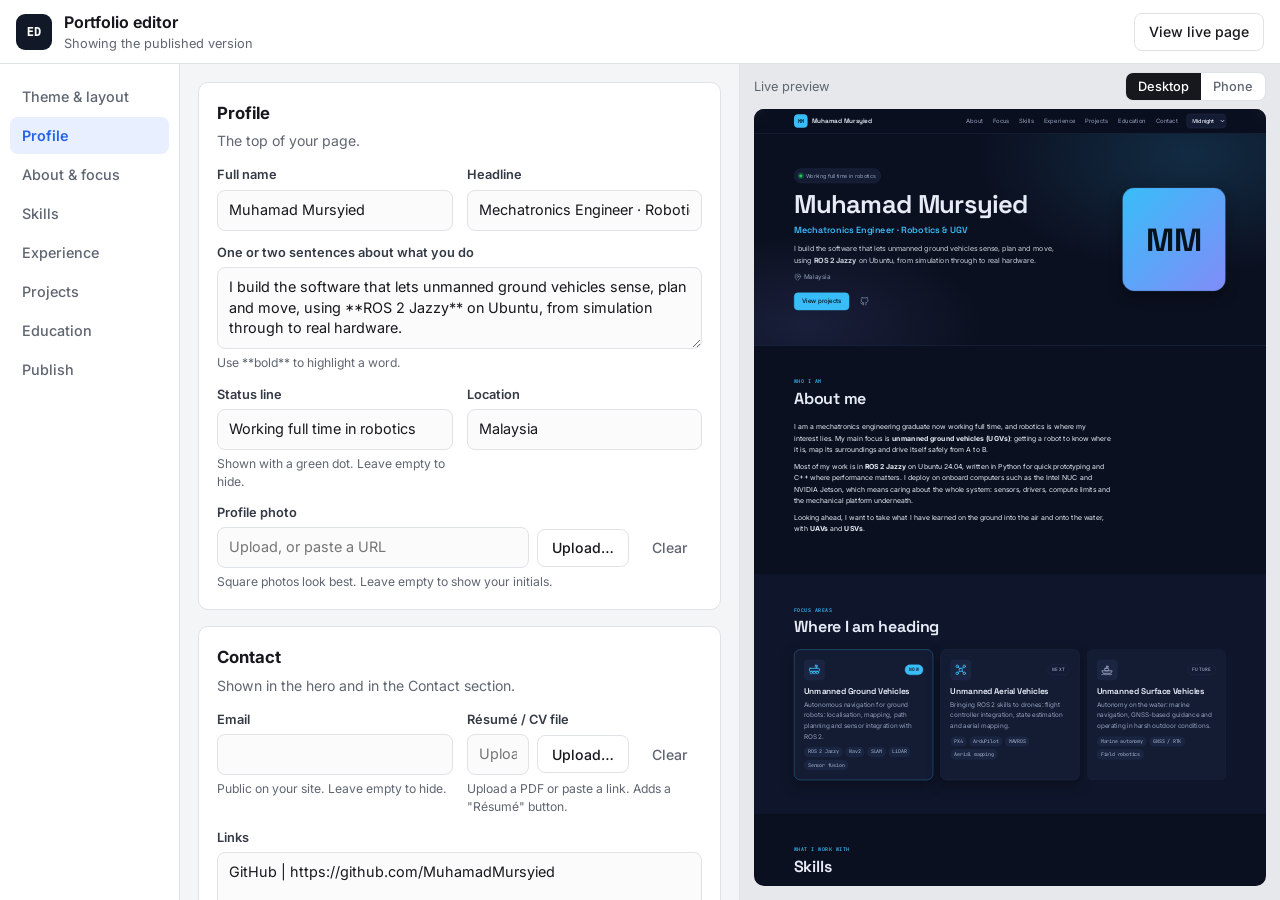
==== editor.html @ b9284ac7 "Portfolio site with in-browser editor, ten themes and media gallery Co-Authored-By: Claude Opus 5.5 " ====
<!doctype html>
<html lang="en">
<head>
<meta charset="utf-8">
<meta name="viewport" content="width=device-width, initial-scale=1, viewport-fit=cover">
<meta name="robots" content="noindex">
<title>Portfolio editor</title>
<link rel="icon" href="data:image/svg+xml,%3Csvg xmlns='http://www.w3.org/2000/svg' viewBox='0 0 32 32'%3E%3Crect width='32' height='32' rx='8' fill='%23111827'/%3E%3Ctext x='16' y='21' font-family='Arial' font-weight='700' font-size='14' text-anchor='middle' fill='white'%3EED%3C/text%3E%3C/svg%3E">
<link rel="preconnect" href="https://fonts.googleapis.com">
<link rel="preconnect" href="https://fonts.gstatic.com" crossorigin>
<link rel="stylesheet" href="https://fonts.googleapis.com/css2?family=Fraunces:opsz,wght@9..144,650&family=IBM+Plex+Mono:wght@600&family=IBM+Plex+Sans:wght@400;600&family=Inter:wght@400;500;600;700&family=JetBrains+Mono:wght@600&family=Space+Grotesk:wght@600&display=swap">
<link rel="stylesheet" href="css/themes.css">
<link rel="stylesheet" href="css/editor.css">
</head>
<body>
<header class="ed-top">
  <div class="ed-brand">
    <span class="ed-mark" aria-hidden="true">ED</span>
    <div>
      <h1>Portfolio editor</h1>
      <p id="ed-status" role="status">Loading…</p>
    </div>
  </div>
  <div class="ed-top-actions">
    <a class="ed-btn" href="index.html" target="_blank" rel="noopener">View live page</a>
    <button type="button" class="ed-btn" id="toggle-preview">Preview</button>
  </div>
</header>

<div class="ed-layout">
  <nav class="ed-tabs" role="tablist" aria-label="Sections"></nav>
  <main class="ed-form" id="ed-form" aria-live="polite"></main>
  <section class="ed-preview" data-device="desktop" aria-label="Live preview">
    <div class="ed-preview-bar">
      <span>Live preview</span>
      <div class="ed-segment" role="group" aria-label="Preview width">
        <button type="button" data-device="desktop" aria-pressed="true">Desktop</button>
        <button type="button" data-device="phone" aria-pressed="false">Phone</button>
      </div>
    </div>
    <div class="ed-frame-wrap"><iframe id="preview-frame" title="Portfolio preview"></iframe></div>
  </section>
</div>

<script src="js/data.js"></script>
<script src="js/themes.js"></script>
<script src="js/icons.js"></script>
<script src="js/render.js"></script>
<script src="js/media-store.js"></script>
<script src="js/publish.js"></script>
<script src="js/editor.js"></script>
</body>
</html>
---- css/themes.css ----
/* Themes. Each theme only sets these variables; css/site.css uses them.
   Register a new theme in js/themes.js as well. */

:root {
  --font-body: 'Inter', system-ui, -apple-system, 'Segoe UI', Roboto, sans-serif;
  --font-head: 'Space Grotesk', var(--font-body);
  --font-mono: 'JetBrains Mono', ui-monospace, 'SFMono-Regular', Menlo, Consolas, monospace;
  --head-weight: 650;
  --head-spacing: -0.02em;
  --radius: 16px;
  --radius-sm: 10px;
  --border-width: 1px;
  --hero-bg: none;
  --page-bg: none;
}

/* ---------- dark ---------- */

[data-theme='midnight'] {
  --bg: #0b1020;
  --bg-soft: #0f162b;
  --surface: #131c33;
  --surface-2: #1a2542;
  --text: #e6ebf5;
  --muted: #94a0ba;
  --accent: #38bdf8;
  --accent-2: #818cf8;
  --accent-text: #04121c;
  --border: #24314f;
  --shadow: 0 12px 32px rgba(0, 0, 0, 0.35);
  --hero-bg: radial-gradient(60% 80% at 85% 10%, rgba(56, 189, 248, 0.16), transparent 70%),
             radial-gradient(50% 60% at 10% 90%, rgba(129, 140, 248, 0.12), transparent 70%);
}

[data-theme='blueprint'] {
  --bg: #0c2a4d;
  --bg-soft: #0e3058;
  --surface: #113866;
  --surface-2: #164479;
  --text: #eaf3ff;
  --muted: #a9c3e6;
  --accent: #ffd166;
  --accent-2: #7cc4ff;
  --accent-text: #1d1300;
  --border: rgba(173, 210, 255, 0.35);
  --shadow: none;
  --radius: 4px;
  --radius-sm: 2px;
  --font-head: 'IBM Plex Mono', var(--font-mono);
  --font-body: 'IBM Plex Sans', system-ui, sans-serif;
  --head-weight: 600;
  --head-spacing: 0;
  --page-bg: linear-gradient(rgba(173, 210, 255, 0.07) 1px, transparent 1px) 0 0 / 24px 24px,
             linear-gradient(90deg, rgba(173, 210, 255, 0.07) 1px, transparent 1px) 0 0 / 24px 24px,
             linear-gradient(rgba(173, 210, 255, 0.05) 1px, transparent 1px) 0 0 / 120px 120px,
             linear-gradient(90deg, rgba(173, 210, 255, 0.05) 1px, transparent 1px) 0 0 / 120px 120px;
}

[data-theme='terminal'] {
  --bg: #050a06;
  --bg-soft: #08110a;
  --surface: #0b170e;
  --surface-2: #102114;
  --text: #c9f7cf;
  --muted: #7fb38a;
  --accent: #39ff6a;
  --accent-2: #f5d547;
  --accent-text: #021006;
  --border: #1d4a28;
  --shadow: 0 0 0 1px rgba(57, 255, 106, 0.05);
  --radius: 6px;
  --radius-sm: 4px;
  --font-body: 'JetBrains Mono', var(--font-mono);
  --font-head: 'JetBrains Mono', var(--font-mono);
  --head-weight: 600;
  --head-spacing: 0;
  --hero-bg: repeating-linear-gradient(0deg, rgba(57, 255, 106, 0.035) 0 1px, transparent 1px 3px);
}

[data-theme='carbon'] {
  --bg: #121212;
  --bg-soft: #171717;
  --surface: #1e1e1e;
  --surface-2: #272727;
  --text: #ededed;
  --muted: #a3a3a3;
  --accent: #ff7a1a;
  --accent-2: #ffc21a;
  --accent-text: #1a0b00;
  --border: #333333;
  --shadow: 0 10px 28px rgba(0, 0, 0, 0.4);
  --radius: 8px;
  --radius-sm: 6px;
  --font-body: 'IBM Plex Sans', system-ui, sans-serif;
  --font-head: 'IBM Plex Sans', system-ui, sans-serif;
  --head-weight: 600;
  --hero-bg: repeating-linear-gradient(135deg, rgba(255, 122, 26, 0.06) 0 12px, transparent 12px 24px);
}

[data-theme='aurora'] {
  --bg: #0e0a1f;
  --bg-soft: #130e29;
  --surface: rgba(255, 255, 255, 0.05);
  --surface-2: rgba(255, 255, 255, 0.09);
  --text: #f1edff;
  --muted: #b2a9d4;
  --accent: #a78bfa;
  --accent-2: #2dd4bf;
  --accent-text: #120a2a;
  --border: rgba(255, 255, 255, 0.12);
  --shadow: 0 16px 40px rgba(0, 0, 0, 0.35);
  --radius: 20px;
  --hero-bg: radial-gradient(50% 70% at 80% 20%, rgba(167, 139, 250, 0.3), transparent 70%),
             radial-gradient(45% 60% at 15% 80%, rgba(45, 212, 191, 0.22), transparent 70%);
}

/* ---------- light ---------- */

[data-theme='clean'] {
  --bg: #ffffff;
  --bg-soft: #f5f7fb;
  --surface: #ffffff;
  --surface-2: #f1f4f9;
  --text: #111827;
  --muted: #5b6577;
  --accent: #2563eb;
  --accent-2: #0891b2;
  --accent-text: #ffffff;
  --border: #e3e8f0;
  --shadow: 0 10px 30px rgba(17, 24, 39, 0.07);
  --font-head: 'Inter', var(--font-body);
  --head-weight: 700;
}

[data-theme='paper'] {
  --bg: #faf7f0;
  --bg-soft: #f3eee2;
  --surface: #fffdf8;
  --surface-2: #f3eee2;
  --text: #1f1c17;
  --muted: #6b6457;
  --accent: #b4452b;
  --accent-2: #2f5d62;
  --accent-text: #ffffff;
  --border: #e2d9c6;
  --shadow: none;
  --radius: 6px;
  --radius-sm: 4px;
  --font-head: 'Fraunces', Georgia, serif;
  --head-weight: 650;
  --head-spacing: -0.01em;
}

[data-theme='sand'] {
  --bg: #f4ece0;
  --bg-soft: #ede2d1;
  --surface: #fbf6ee;
  --surface-2: #efe5d5;
  --text: #2b2117;
  --muted: #776654;
  --accent: #9a5b25;
  --accent-2: #4f7a6a;
  --accent-text: #ffffff;
  --border: #ddcdb5;
  --shadow: 0 8px 24px rgba(80, 55, 25, 0.08);
  --radius: 22px;
  --font-head: 'Fraunces', Georgia, serif;
}

[data-theme='forest'] {
  --bg: #f2f5ef;
  --bg-soft: #e8eee3;
  --surface: #fbfcf9;
  --surface-2: #e9efe4;
  --text: #17221a;
  --muted: #5a6a5d;
  --accent: #2f6b3a;
  --accent-2: #a46a1f;
  --accent-text: #ffffff;
  --border: #d3ddd0;
  --shadow: 0 8px 24px rgba(23, 34, 26, 0.07);
  --radius: 12px;
}

[data-theme='mono'] {
  --bg: #ffffff;
  --bg-soft: #ffffff;
  --surface: #ffffff;
  --surface-2: #f2f2f2;
  --text: #000000;
  --muted: #4a4a4a;
  --accent: #000000;
  --accent-2: #000000;
  --accent-text: #ffffff;
  --border: #000000;
  --border-width: 2px;
  --shadow: 4px 4px 0 #000000;
  --radius: 0;
  --radius-sm: 0;
  --font-head: 'IBM Plex Mono', var(--font-mono);
  --font-body: 'IBM Plex Sans', system-ui, sans-serif;
  --head-weight: 600;
  --head-spacing: -0.01em;
}
---- css/editor.css ----
/* Editor UI. Uses its own --ed-* colours so the site themes never leak in,
   except inside the theme swatches, which borrow each theme's variables on purpose. */

:root {
  --ed-bg: #f4f5f7;
  --ed-panel: #ffffff;
  --ed-text: #16181d;
  --ed-muted: #5f6672;
  --ed-border: #dfe2e8;
  --ed-accent: #2563eb;
  --ed-accent-soft: #e8efff;
  --ed-danger: #c2410c;
  --ed-radius: 10px;
  --ed-font: 'Inter', system-ui, -apple-system, 'Segoe UI', Roboto, sans-serif;
}

*, *::before, *::after { box-sizing: border-box; }
html, body { height: 100%; }
body { margin: 0; background: var(--ed-bg); color: var(--ed-text); font: 400 15px/1.5 var(--ed-font); display: flex; flex-direction: column; }
a { color: var(--ed-accent); }
code { font: 500 0.85em ui-monospace, Menlo, Consolas, monospace; background: #eef0f3; padding: 0.1em 0.35em; border-radius: 4px; word-break: break-all; }
:focus-visible { outline: 2px solid var(--ed-accent); outline-offset: 2px; }

/* top bar */
.ed-top { display: flex; align-items: center; justify-content: space-between; gap: 12px; padding: 10px 16px; background: var(--ed-panel); border-bottom: 1px solid var(--ed-border); }
.ed-brand { display: flex; align-items: center; gap: 12px; min-width: 0; }
.ed-mark { display: grid; place-items: center; width: 36px; height: 36px; flex: none; border-radius: 9px; background: #111827; color: #fff; font: 700 0.75rem ui-monospace, monospace; }
.ed-brand h1 { margin: 0; font-size: 1rem; font-weight: 650; }
#ed-status { margin: 0; font-size: 0.8rem; color: var(--ed-muted); white-space: nowrap; overflow: hidden; text-overflow: ellipsis; }
#ed-status.warn { color: var(--ed-danger); white-space: normal; }
.ed-top-actions { display: flex; gap: 8px; flex: none; }
#toggle-preview { display: none; }

/* buttons */
.ed-btn {
  display: inline-flex; align-items: center; justify-content: center; gap: 6px;
  min-height: 38px; padding: 8px 14px; border-radius: 8px; cursor: pointer;
  border: 1px solid var(--ed-border); background: var(--ed-panel); color: var(--ed-text);
  font: 500 0.88rem var(--ed-font); text-decoration: none; white-space: nowrap;
}
.ed-btn:hover { border-color: #b9c0cc; }
.ed-btn.primary { background: var(--ed-accent); border-color: var(--ed-accent); color: #fff; }
.ed-btn.primary:disabled { opacity: 0.6; cursor: progress; }
.ed-btn.danger { color: var(--ed-danger); }
.ed-btn.ghost { border-color: transparent; color: var(--ed-muted); }
.ed-btn.small { min-height: 30px; padding: 4px 10px; font-size: 0.8rem; }
.ed-btn.add { width: 100%; border-style: dashed; color: var(--ed-accent); margin-top: 4px; }
.ed-tool {
  display: inline-grid; place-items: center; width: 30px; height: 30px; padding: 0; cursor: pointer;
  border: 1px solid transparent; border-radius: 6px; background: none; color: var(--ed-muted); font-size: 0.9rem;
}
.ed-tool:hover:not(:disabled) { background: #eef0f3; color: var(--ed-text); }
.ed-tool:disabled { opacity: 0.3; cursor: default; }

/* layout */
.ed-layout { flex: 1; min-height: 0; display: grid; grid-template-columns: 180px minmax(380px, 560px) 1fr; }
.ed-tabs { display: flex; flex-direction: column; gap: 2px; padding: 14px 10px; border-right: 1px solid var(--ed-border); background: var(--ed-panel); overflow-y: auto; }
.ed-tabs button {
  position: relative; text-align: left; padding: 10px 12px; border: 0; border-radius: 8px; cursor: pointer;
  background: none; color: var(--ed-muted); font: 500 0.9rem var(--ed-font);
}
.ed-tabs button:hover { background: #f1f3f6; color: var(--ed-text); }
.ed-tabs button[aria-selected='true'] { background: var(--ed-accent-soft); color: var(--ed-accent); font-weight: 600; }
.ed-dot { display: inline-block; width: 8px; height: 8px; margin-left: 8px; border-radius: 50%; background: #f59e0b; vertical-align: middle; }
.ed-dot[hidden] { display: none; }
.ed-form { overflow-y: auto; padding: 18px; border-right: 1px solid var(--ed-border); }

/* preview */
.ed-preview { display: flex; flex-direction: column; min-width: 0; background: #e6e8ec; }
.ed-preview-bar { display: flex; align-items: center; justify-content: space-between; padding: 8px 14px; font-size: 0.8rem; color: var(--ed-muted); }
.ed-segment { display: inline-flex; border: 1px solid var(--ed-border); border-radius: 8px; overflow: hidden; background: var(--ed-panel); }
.ed-segment button { border: 0; background: none; padding: 6px 12px; cursor: pointer; font: 500 0.8rem var(--ed-font); color: var(--ed-muted); }
.ed-segment button[aria-pressed='true'] { background: var(--ed-text); color: #fff; }
.ed-frame-wrap { position: relative; flex: 1; min-height: 0; margin: 0 14px 14px; overflow: hidden; border-radius: 10px; }
/* size and scale are set by fitPreview() in js/editor.js */
.ed-frame-wrap iframe { position: absolute; top: 0; left: 0; border: 0; background: #fff; transform-origin: 0 0; }

/* cards and fields */
.ed-card { background: var(--ed-panel); border: 1px solid var(--ed-border); border-radius: var(--ed-radius); padding: 18px; margin-bottom: 16px; }
.ed-card h2 { margin: 0 0 4px; font-size: 1.05rem; }
.ed-intro { margin: 0 0 14px; color: var(--ed-muted); font-size: 0.88rem; }
.ed-grid { display: grid; grid-template-columns: 1fr 1fr; gap: 12px 14px; }
.ed-field { display: flex; flex-direction: column; gap: 5px; min-width: 0; }
.ed-field.wide { grid-column: 1 / -1; }
.ed-field > label, .ed-label { font-size: 0.8rem; font-weight: 600; color: #343a46; margin: 0; }
.ed-help { margin: 0; font-size: 0.76rem; color: var(--ed-muted); }
.ed-field input[type='text'], .ed-field input[type='url'], .ed-field input[type='email'], .ed-field input[type='password'], .ed-field input[type='number'],
.ed-field textarea, .ed-field select, .ed-url-row input, .ed-media-fields input[type='text'] {
  width: 100%; padding: 9px 11px; border: 1px solid var(--ed-border); border-radius: 8px;
  background: #fbfbfc; color: var(--ed-text); font: 400 0.9rem/1.45 var(--ed-font);
}
.ed-field textarea { resize: vertical; }
.ed-field input:focus, .ed-field textarea:focus, .ed-field select:focus { outline: none; border-color: var(--ed-accent); background: #fff; box-shadow: 0 0 0 3px var(--ed-accent-soft); }
.ed-check { flex-direction: row; flex-wrap: wrap; align-items: center; gap: 8px; align-self: end; min-height: 38px; }
.ed-check input { width: 18px; height: 18px; accent-color: var(--ed-accent); }
.ed-check label { font-weight: 500; font-size: 0.88rem; }
.ed-check .ed-help { flex-basis: 100%; }
.ed-upload { display: flex; align-items: center; gap: 8px; }
.ed-upload input[type='text'] { flex: 1; min-width: 0; }
.ed-thumb { width: 44px; height: 44px; object-fit: cover; border-radius: 8px; border: 1px solid var(--ed-border); flex: none; }
.ed-actions { display: flex; flex-wrap: wrap; gap: 8px; margin-top: 12px; }

/* lists */
.ed-list { display: flex; flex-direction: column; gap: 8px; }
.ed-item { border: 1px solid var(--ed-border); border-radius: var(--ed-radius); background: #fcfcfd; }
.ed-item[open] { background: var(--ed-panel); box-shadow: 0 2px 10px rgba(16, 24, 40, 0.05); }
.ed-item summary { display: flex; align-items: center; gap: 8px; padding: 8px 8px 8px 14px; cursor: pointer; list-style: none; }
.ed-item summary::-webkit-details-marker { display: none; }
.ed-item summary::before { content: '▸'; color: var(--ed-muted); font-size: 0.8rem; transition: transform 0.15s; }
.ed-item[open] summary::before { transform: rotate(90deg); }
.ed-item-title { flex: 1; min-width: 0; font-weight: 600; font-size: 0.92rem; white-space: nowrap; overflow: hidden; text-overflow: ellipsis; }
.ed-badge { font-size: 0.7rem; font-weight: 600; padding: 3px 7px; border-radius: 999px; background: #fff4e5; color: #9a5800; }
.ed-badge[hidden] { display: none; }
.ed-item-tools { display: inline-flex; gap: 2px; flex: none; }
.ed-item-body { padding: 4px 14px 16px; border-top: 1px solid var(--ed-border); padding-top: 14px; }

/* media */
.ed-media { margin-top: 16px; padding-top: 14px; border-top: 1px dashed var(--ed-border); display: flex; flex-direction: column; gap: 10px; }
.ed-media-list { list-style: none; margin: 0; padding: 0; display: flex; flex-direction: column; gap: 8px; }
.ed-media-item { display: grid; grid-template-columns: 120px 1fr; gap: 12px; padding: 8px; border: 1px solid var(--ed-border); border-radius: 8px; }
.ed-media-thumb { position: relative; aspect-ratio: 16 / 10; border-radius: 6px; overflow: hidden; background: #e9ecf0; display: grid; place-items: center; }
.ed-media-thumb img, .ed-media-thumb video { width: 100%; height: 100%; object-fit: cover; }
.ed-kind { position: absolute; left: 4px; bottom: 4px; padding: 2px 6px; border-radius: 4px; background: rgba(0, 0, 0, 0.65); color: #fff; font-size: 0.68rem; font-weight: 600; }
.ed-thumb-bad { font-size: 0.75rem; color: var(--ed-danger); }
.ed-media-fields { display: flex; flex-direction: column; gap: 6px; min-width: 0; }
.ed-media-src { margin: 0; font: 500 0.75rem ui-monospace, Menlo, monospace; color: var(--ed-muted); white-space: nowrap; overflow: hidden; text-overflow: ellipsis; }
.ed-inline { display: inline-flex; align-items: center; gap: 6px; font-size: 0.82rem; }
.ed-media-add { display: flex; flex-direction: column; gap: 8px; }
.ed-url-row { display: flex; gap: 8px; }
.ed-url-row input { flex: 1; min-width: 0; }

/* themes */
.ed-themes { display: grid; grid-template-columns: repeat(auto-fill, minmax(140px, 1fr)); gap: 10px; margin-bottom: 16px; }
.ed-theme { display: flex; flex-direction: column; gap: 6px; padding: 6px; border: 2px solid var(--ed-border); border-radius: 12px; background: var(--ed-panel); cursor: pointer; text-align: left; font: inherit; color: var(--ed-text); }
.ed-theme:hover { border-color: #b9c0cc; }
.ed-theme.selected { border-color: var(--ed-accent); box-shadow: 0 0 0 3px var(--ed-accent-soft); }
.ed-swatch {
  position: relative; display: block; height: 76px; border-radius: 8px; overflow: hidden; padding: 10px;
  background: var(--page-bg), var(--hero-bg), var(--bg); border: 1px solid var(--border);
}
.sw-title { display: block; font: var(--head-weight) 1.2rem/1 var(--font-head); color: var(--text); }
.sw-accent { position: absolute; right: 10px; top: 10px; width: 26px; height: 12px; border-radius: 999px; background: var(--accent); }
.sw-line { display: block; height: 6px; width: 80%; margin-top: 8px; border-radius: 3px; background: var(--muted); opacity: 0.5; }
.sw-line.short { width: 50%; background: var(--accent-2); opacity: 0.8; }
.ed-theme-name { display: flex; flex-direction: column; padding: 0 4px 2px; font-weight: 600; font-size: 0.86rem; }
.ed-theme-name small { font-weight: 400; color: var(--ed-muted); font-size: 0.72rem; line-height: 1.3; }

.ed-sections { list-style: none; margin: 0; padding: 0; display: flex; flex-direction: column; gap: 4px; }
.ed-sections li { display: flex; align-items: center; gap: 10px; padding: 4px 6px 4px 10px; border: 1px solid var(--ed-border); border-radius: 8px; }
.ed-sections input { width: 18px; height: 18px; accent-color: var(--ed-accent); }
.ed-sections label { flex: 1; font-weight: 500; }

/* publish */
.ed-log { margin: 12px 0 0; padding-left: 1.2em; font-size: 0.85rem; color: var(--ed-muted); }
.ed-log li.error { color: var(--ed-danger); font-weight: 500; }
.ed-files { margin: 6px 0 0; padding-left: 1.2em; display: flex; flex-direction: column; gap: 6px; font-size: 0.85rem; }
.ed-steps { margin: 14px 0 0; padding-left: 1.2em; font-size: 0.86rem; color: #343a46; }
.ed-steps li { margin-bottom: 6px; }
.ed-banner { background: #fff7e6; border: 1px solid #f5d39b; border-radius: var(--ed-radius); padding: 14px; margin-bottom: 16px; font-size: 0.88rem; }
.ed-banner p { margin: 0; }

.ed-toast {
  position: fixed; left: 50%; bottom: 20px; transform: translateX(-50%); z-index: 100; max-width: min(520px, calc(100% - 32px));
  padding: 12px 16px; border-radius: 10px; background: #111827; color: #fff; font-size: 0.88rem; box-shadow: 0 10px 30px rgba(0, 0, 0, 0.25);
}
.ed-toast.warn { background: #9a3412; }

/* narrow screens: tabs on top, preview as a full-screen toggle */
@media (max-width: 1100px) {
  .ed-layout { grid-template-columns: 160px 1fr 1fr; }
}
@media (max-width: 860px) {
  #toggle-preview { display: inline-flex; }
  .ed-top-actions a { display: none; }
  .ed-layout { grid-template-columns: 1fr; grid-template-rows: auto 1fr; }
  .ed-tabs { flex-direction: row; overflow-x: auto; padding: 8px 10px; border-right: 0; border-bottom: 1px solid var(--ed-border); }
  .ed-tabs button { white-space: nowrap; flex: none; }
  .ed-form { padding: 12px; border-right: 0; }
  .ed-preview { display: none; }
  body.show-preview .ed-form { display: none; }
  body.show-preview .ed-preview { display: flex; }
  .ed-preview-bar .ed-segment { display: none; }
}
@media (max-width: 520px) {
  .ed-grid { grid-template-columns: 1fr; }
  .ed-media-item { grid-template-columns: 90px 1fr; }
  .ed-top { padding: 8px 12px; }
  #ed-status { max-width: 52vw; }
}
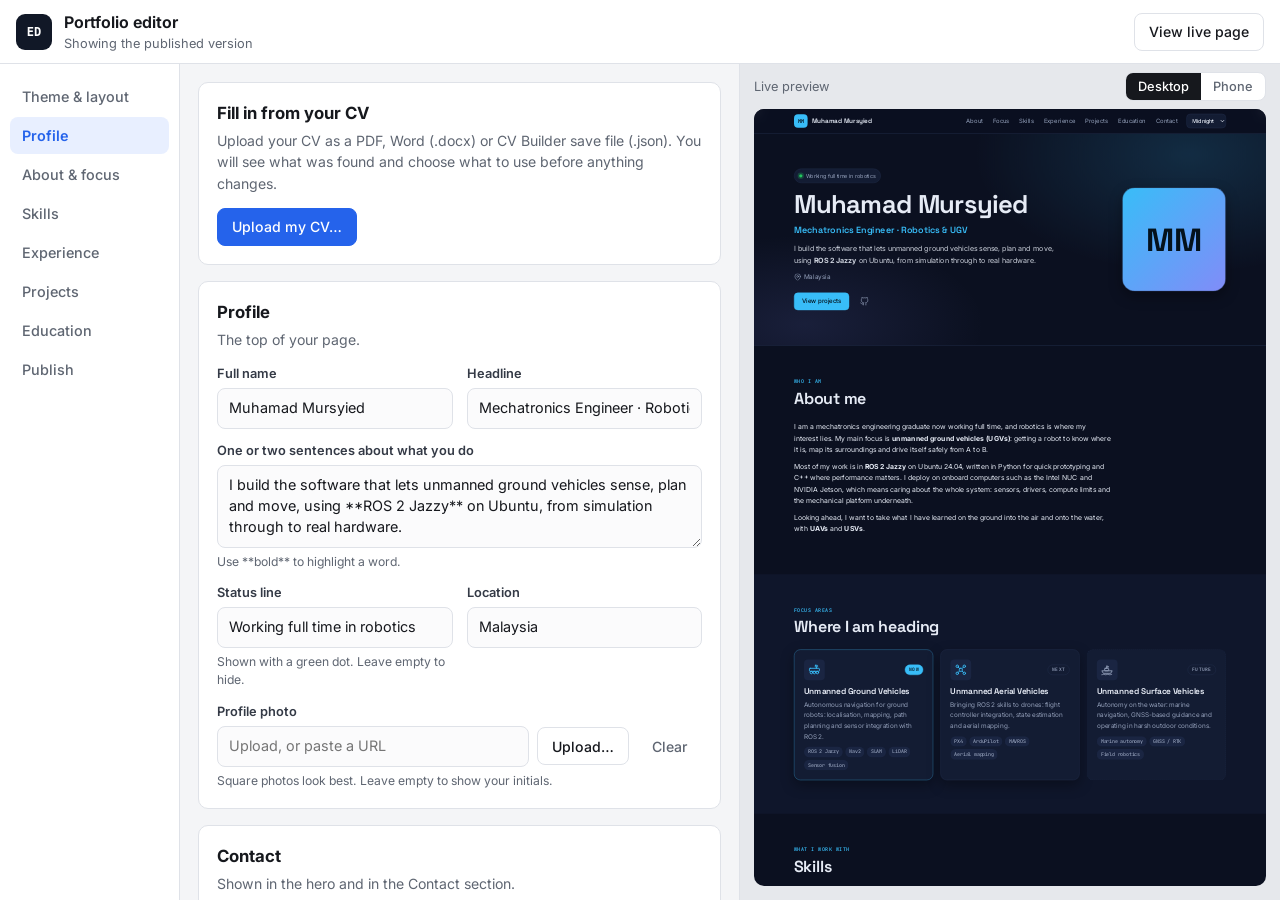
==== commit a764d3d5: "Editor: fill in details by uploading a CV (PDF, Word or CV Builder file) Co-Authored-By: Claude Opus" ====
--- a/editor.html
+++ b/editor.html
@@ -48,6 +48,7 @@
 <script src="js/render.js"></script>
 <script src="js/media-store.js"></script>
 <script src="js/publish.js"></script>
+<script src="js/cv-import.js"></script>
 <script src="js/editor.js"></script>
 </body>
 </html>
--- a/css/editor.css
+++ b/css/editor.css
@@ -150,6 +150,18 @@
 .ed-sections input { width: 18px; height: 18px; accent-color: var(--ed-accent); }
 .ed-sections label { flex: 1; font-weight: 500; }
 
+/* CV import review */
+.ed-dialog { width: min(620px, calc(100% - 24px)); max-height: calc(100% - 32px); padding: 22px; border: 1px solid var(--ed-border); border-radius: 14px; background: var(--ed-panel); color: var(--ed-text); box-shadow: 0 30px 80px rgba(0, 0, 0, 0.3); }
+.ed-dialog::backdrop { background: rgba(15, 18, 25, 0.55); }
+.ed-dialog h2 { margin: 0 0 4px; font-size: 1.1rem; word-break: break-word; }
+.ed-review { list-style: none; margin: 0; padding: 0; display: flex; flex-direction: column; gap: 6px; }
+.ed-review label { display: flex; gap: 10px; align-items: flex-start; padding: 10px 12px; border: 1px solid var(--ed-border); border-radius: 8px; cursor: pointer; }
+.ed-review input { width: 18px; height: 18px; margin-top: 2px; flex: none; accent-color: var(--ed-accent); }
+.ed-review span { display: flex; flex-direction: column; gap: 2px; min-width: 0; }
+.ed-review strong { font-size: 0.88rem; }
+.ed-review small { color: var(--ed-muted); font-size: 0.8rem; overflow-wrap: anywhere; }
+.ed-actions.end { justify-content: flex-end; margin-top: 16px; }
+
 /* publish */
 .ed-log { margin: 12px 0 0; padding-left: 1.2em; font-size: 0.85rem; color: var(--ed-muted); }
 .ed-log li.error { color: var(--ed-danger); font-weight: 500; }
@@ -187,3 +199,4 @@
   .ed-top { padding: 8px 12px; }
   #ed-status { max-width: 52vw; }
 }
+.ed-dialog .ed-actions.end { position: sticky; bottom: -22px; margin: 16px -22px -22px; padding: 12px 22px; background: var(--ed-panel); border-top: 1px solid var(--ed-border); }
